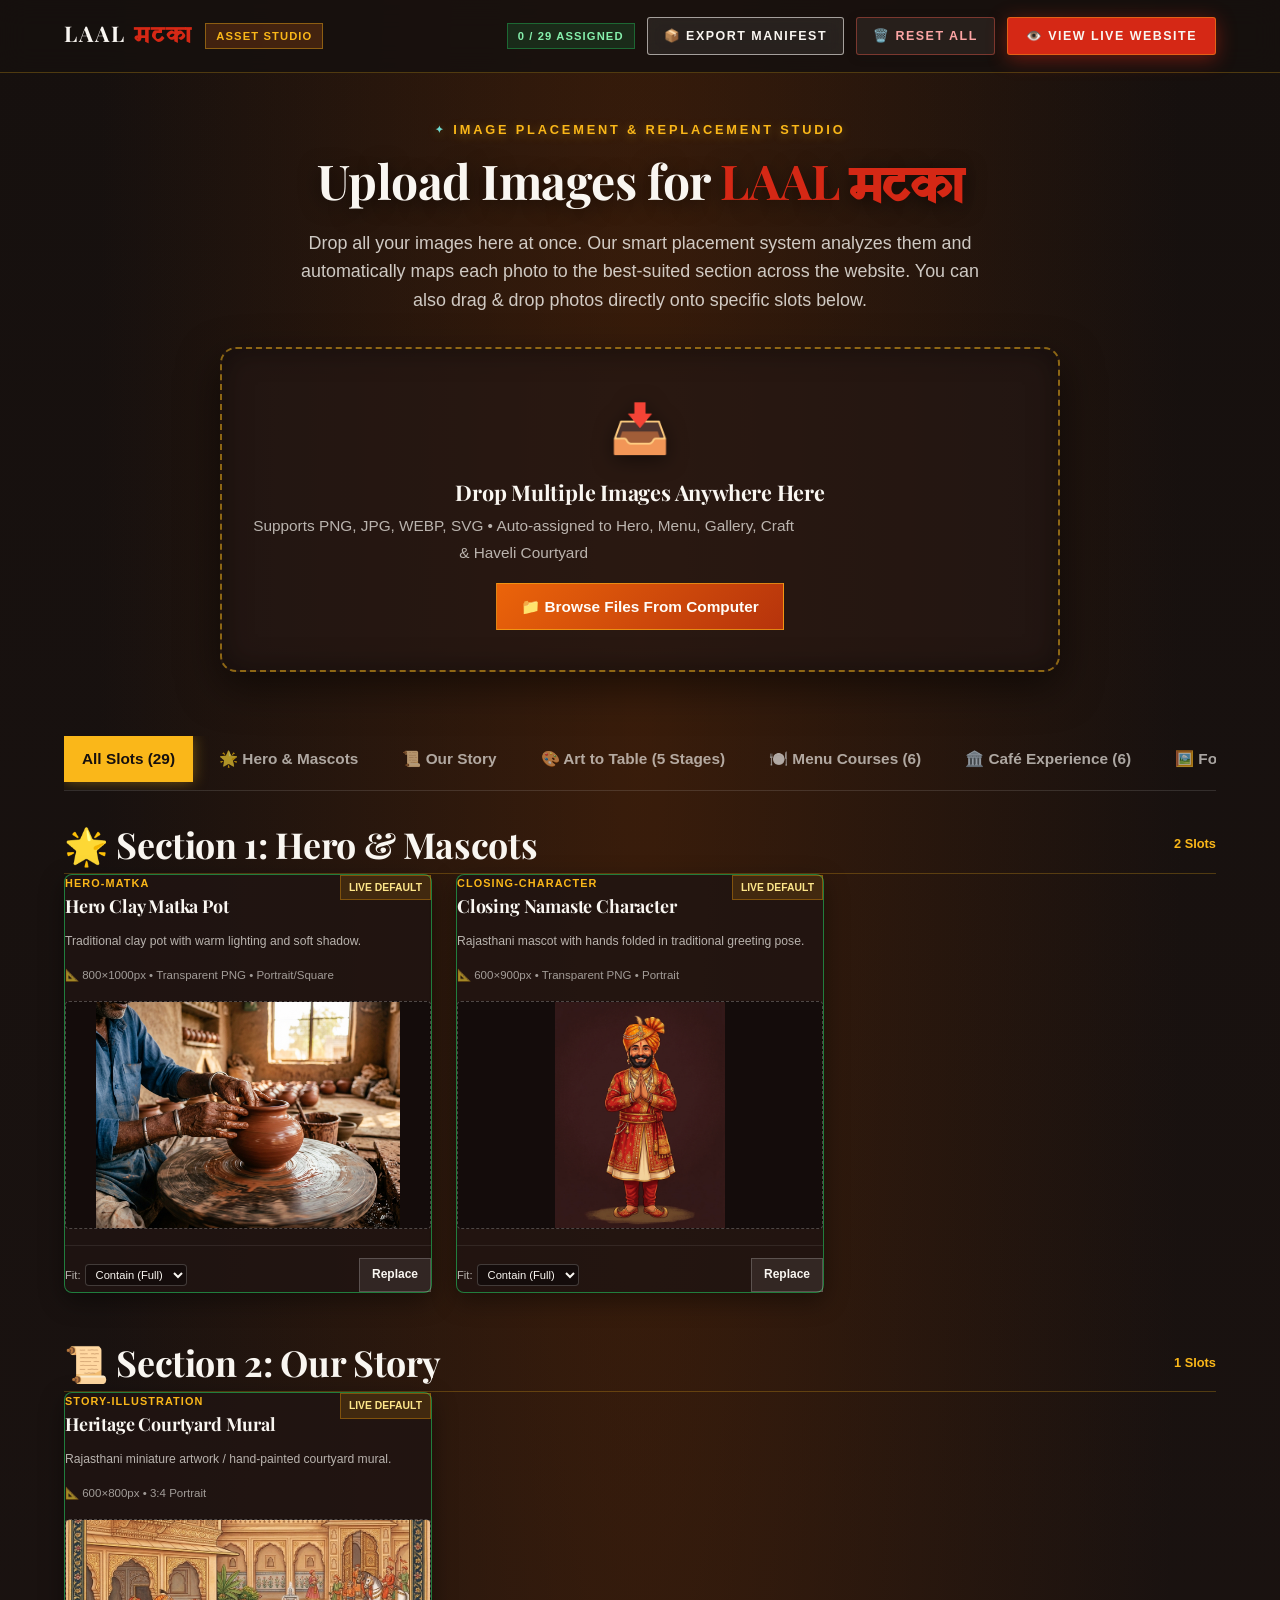
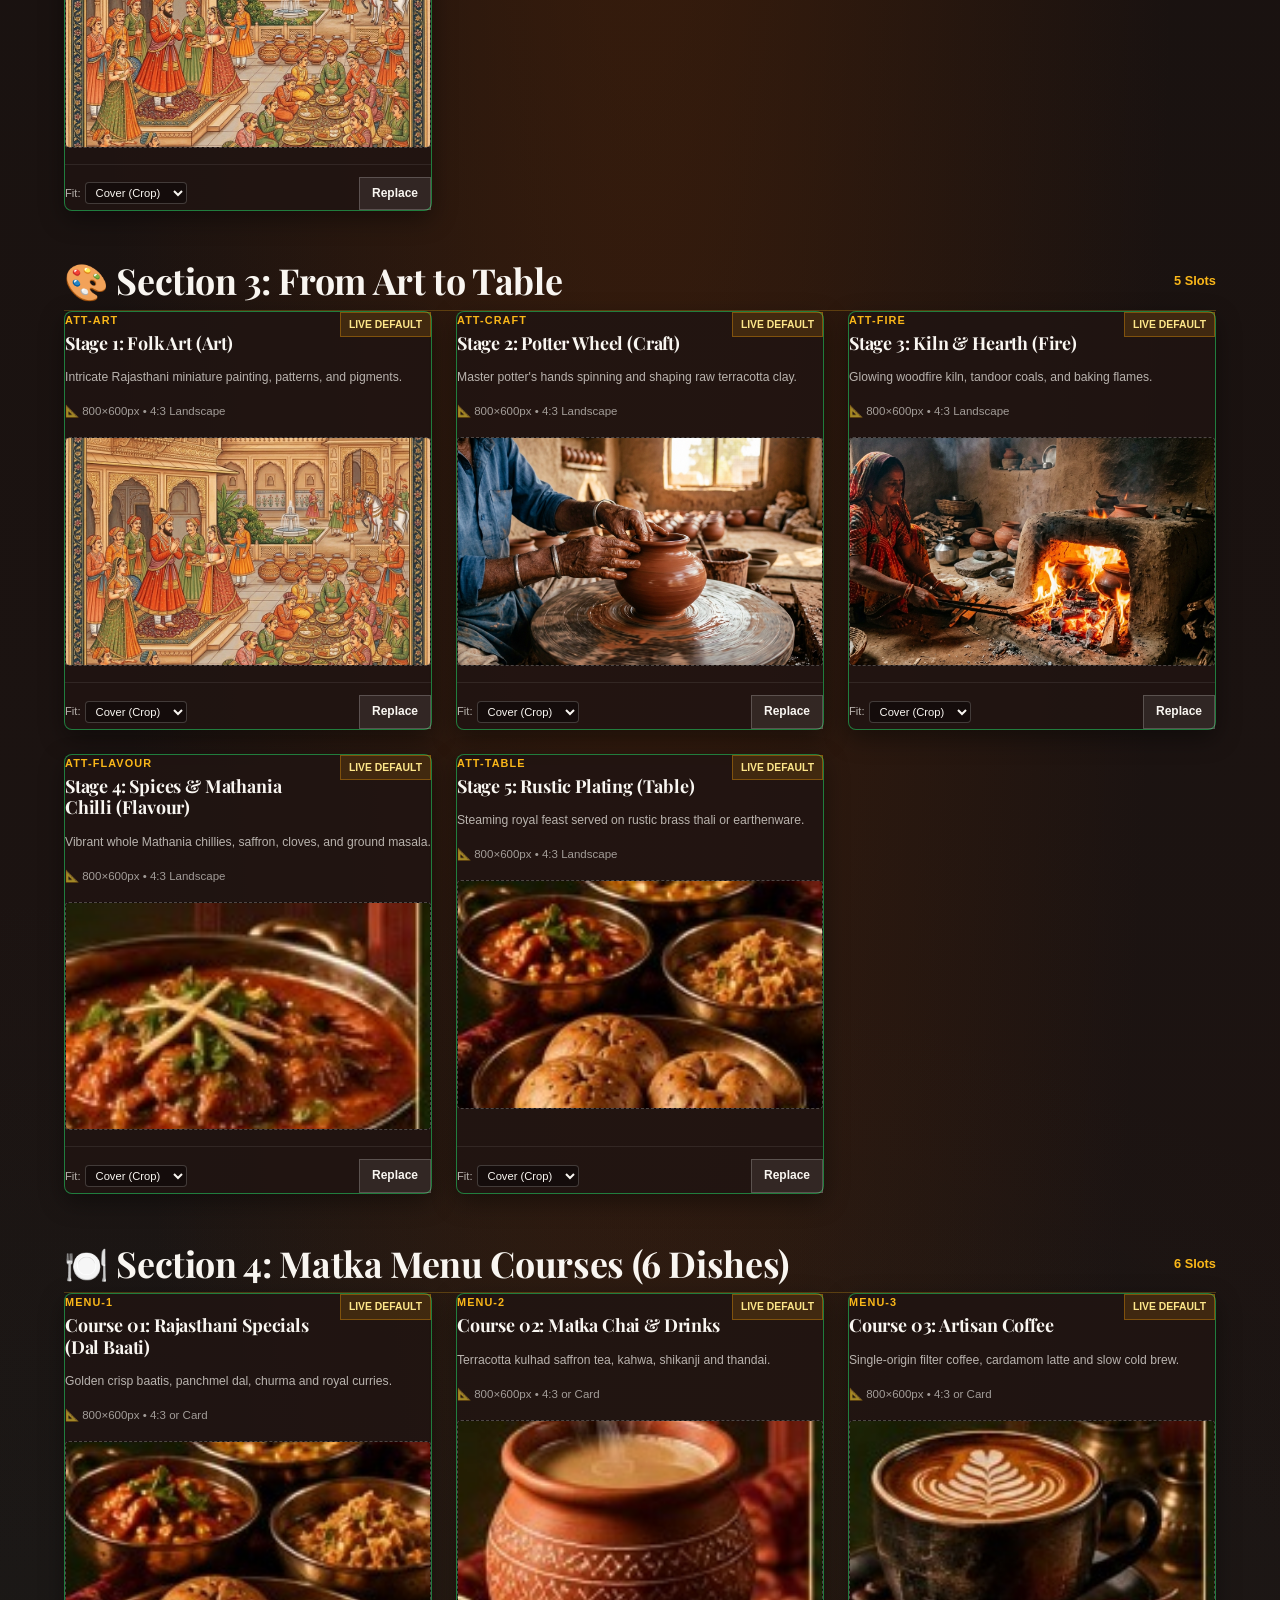
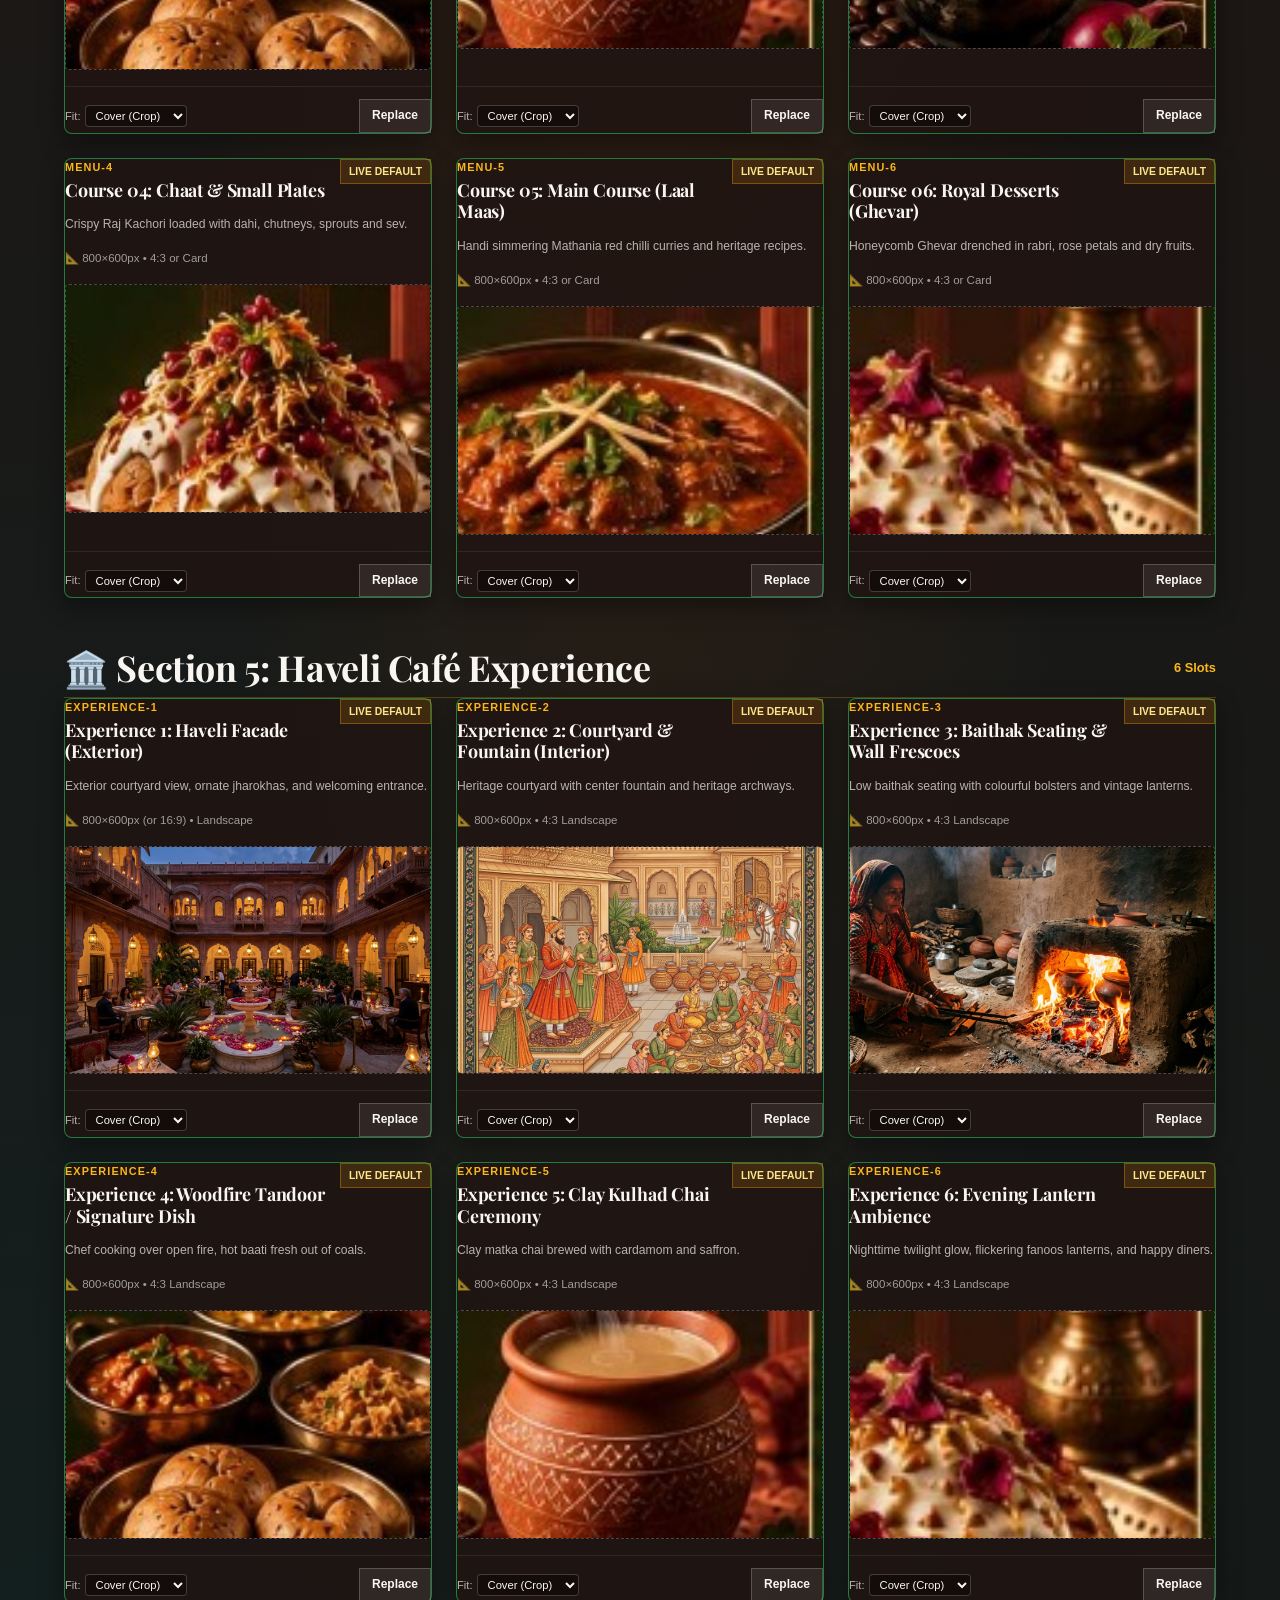
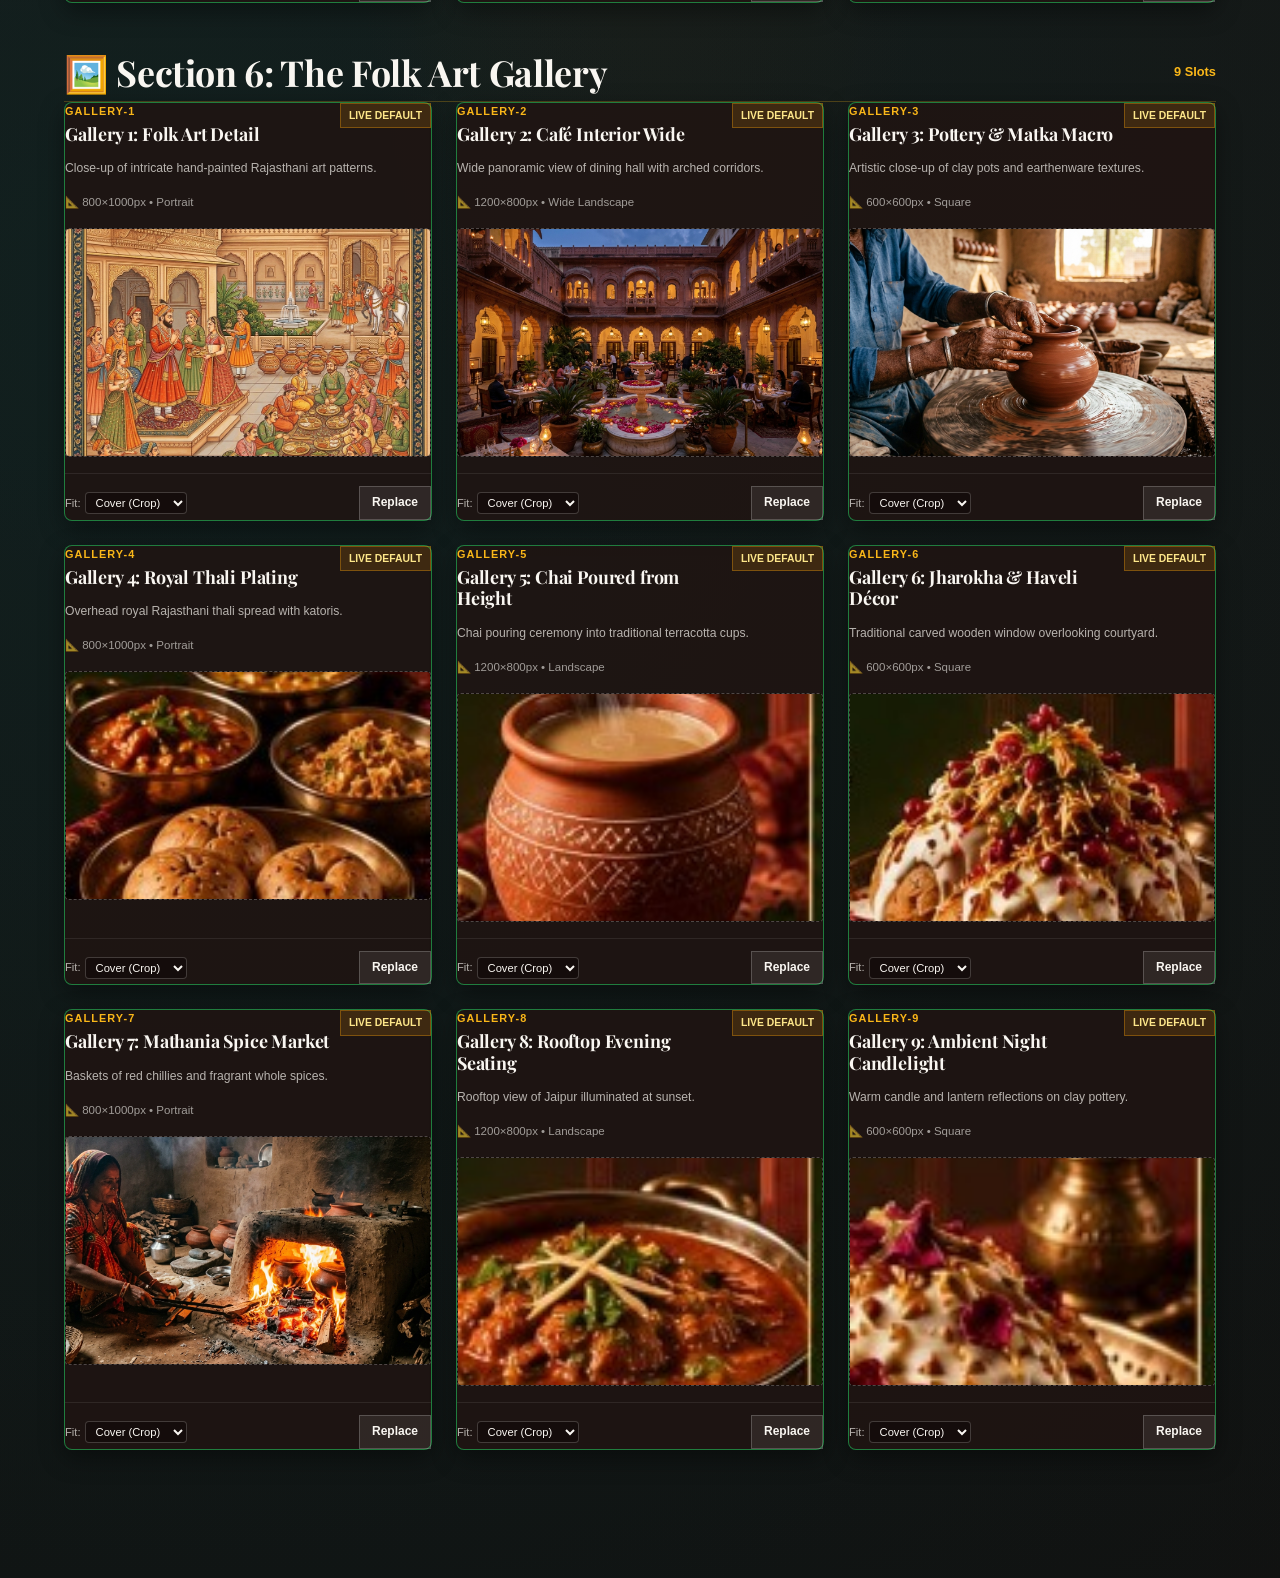
==== uploader.html @ cd054d68 "Initial commit: Laal Matka restaurant website and asset studio" ====
<!DOCTYPE html>
<html lang="en">
<head>
  <meta charset="UTF-8" />
  <meta name="viewport" content="width=device-width, initial-scale=1.0" />
  <title>Asset Studio & Image Placement Manager — LAAL MATKA</title>
  <meta name="description" content="Upload and manage all photos and illustrations for the Laal Matka website with automatic placement and live site sync." />

  <!-- Google Fonts: Playfair Display + Outfit + Yatra One (Devanagari) -->
  <link rel="preconnect" href="https://fonts.googleapis.com" />
  <link rel="preconnect" href="https://fonts.gstatic.com" crossorigin />
  <link
    href="https://fonts.googleapis.com/css2?family=Outfit:wght@300;400;500;600;700;800&family=Playfair+Display:ital,wght@0,400;0,700;0,900;1,400;1,700&family=Yatra+One&family=Rozha+One&family=Federo&display=swap"
    rel="stylesheet"
  />

  <!-- Stylesheets -->
  <link rel="stylesheet" href="css/variables.css" />
  <link rel="stylesheet" href="css/base.css" />
  <link rel="stylesheet" href="css/uploader.css" />
</head>

<body class="uploader-page">
  <!-- ═══════════════════════════════════════════════════════════
       TOP NAVIGATION BAR
       ═══════════════════════════════════════════════════════════ -->
  <header class="uploader-nav">
    <div class="uploader-nav-inner">
      <a href="index.html" class="uploader-brand">
        <div class="uploader-logo-title">LAAL <span>मटका</span></div>
        <span class="uploader-badge">Asset Studio</span>
      </a>

      <div class="uploader-nav-actions">
        <span class="uploader-badge" id="active-assets-badge" style="background: hsla(142, 70%, 45%, 0.15); color: #86EFAC; border-color: hsla(142, 70%, 45%, 0.4);">
          0 / 24 Assigned
        </span>

        <button class="btn btn-outline" id="btn-export-manifest" style="padding: 8px 16px; font-size: 0.78rem;">
          📦 Export Manifest
        </button>

        <button class="btn btn-dark" id="btn-reset-all" style="padding: 8px 16px; font-size: 0.78rem; border-color: hsla(6, 92%, 64%, 0.4); color: #FCA5A5;">
          🗑️ Reset All
        </button>

        <a href="index.html" class="btn btn-primary" style="padding: 8px 18px; font-size: 0.78rem;">
          👁️ View Live Website
        </a>
      </div>
    </div>
  </header>

  <main>
    <!-- ═══════════════════════════════════════════════════════════
         HERO & SMART BULK DROPZONE
         ═══════════════════════════════════════════════════════════ -->
    <section class="uploader-hero">
      <span class="section-label">IMAGE PLACEMENT & REPLACEMENT STUDIO</span>
      <h1 class="uploader-headline">Upload Images for <span style="color: var(--laal);">LAAL</span> <span style="font-family: var(--font-devanagari); color: var(--laal);">मटका</span></h1>
      <p class="uploader-tagline">
        Drop all your images here at once. Our smart placement system analyzes them and automatically maps each photo to the best-suited section across the website. You can also drag & drop photos directly onto specific slots below.
      </p>

      <!-- Bulk Drop Area -->
      <div class="bulk-dropzone" id="bulk-dropzone">
        <div class="bulk-dropzone-icon">📥</div>
        <h2 class="bulk-dropzone-title">Drop Multiple Images Anywhere Here</h2>
        <p class="bulk-dropzone-desc">Supports PNG, JPG, WEBP, SVG • Auto-assigned to Hero, Menu, Gallery, Craft & Haveli Courtyard</p>
        <div class="bulk-dropzone-btn">
          <span>📁 Browse Files From Computer</span>
        </div>
        <input type="file" class="bulk-file-input" id="bulk-file-input" multiple accept="image/*" />
      </div>

      <!-- Staged Upload Review / Mapping Bar -->
      <div class="staged-uploads-wrap" id="staged-uploads-wrap">
        <div class="staged-header">
          <div class="staged-title">
            <span>✨</span>
            <span id="staged-count">Images Ready to Assign</span>
          </div>
          <button class="btn btn-primary" id="btn-apply-staged" style="padding: 8px 20px; font-size: 0.8rem;">
            ⚡ Apply & Place All Images
          </button>
        </div>
        <div class="staged-list" id="staged-list">
          <!-- Populated by js/uploader.js -->
        </div>
      </div>
    </section>

    <!-- ═══════════════════════════════════════════════════════════
         SECTION FILTER TABS
         ═══════════════════════════════════════════════════════════ -->
    <div class="uploader-tabs-wrap">
      <nav class="uploader-tabs" aria-label="Slot Category Filter">
        <button class="tab-btn active" data-filter="all">All Slots (29)</button>
        <button class="tab-btn" data-filter="hero">🌟 Hero & Mascots</button>
        <button class="tab-btn" data-filter="story">📜 Our Story</button>
        <button class="tab-btn" data-filter="art-to-table">🎨 Art to Table (5 Stages)</button>
        <button class="tab-btn" data-filter="menu">🍽️ Menu Courses (6)</button>
        <button class="tab-btn" data-filter="experience">🏛️ Café Experience (6)</button>
        <button class="tab-btn" data-filter="gallery">🖼️ Folk Gallery (9)</button>
      </nav>
    </div>

    <!-- ═══════════════════════════════════════════════════════════
         SLOT CARDS CONTAINER
         ═══════════════════════════════════════════════════════════ -->
    <div class="slots-container" id="slots-container">
      <!-- Generated dynamically by js/uploader.js -->
    </div>
  </main>

  <!-- Toast Notification Container -->
  <div class="toast-container" id="toast-container"></div>

  <!-- Scripts -->
  <script type="module" src="js/uploader.js"></script>
</body>
</html>
---- css/variables.css ----
/* ============================================================
   LAAL MATKA — CSS DESIGN TOKENS (variables.css)
   Rich Rajasthani Folk Palette & High-Contrast Design System
   ============================================================ */

:root {
  /* ── Brand Colors (Vibrant Rajasthani Spectrum) ─────────── */
  --laal:             hsl(6, 82%, 46%);        /* Radiant Vermilion Red */
  --laal-light:       hsl(6, 85%, 58%);        /* Lighter Vermilion for hover */
  --laal-glow:        hsl(6, 88%, 64%);        /* Bright Coral highlight */
  --laal-dark:        hsl(6, 80%, 32%);        /* Deep Red */
  
  --teal:             hsl(174, 44%, 38%);      /* Turquoise — hero & story wall */
  --teal-light:       hsl(174, 48%, 52%);      /* Vibrant Turquoise highlight */
  --teal-bright:      hsl(174, 60%, 65%);      /* Accent Turquoise */
  --teal-dark:        hsl(174, 46%, 18%);      /* Deep Teal Shadow */
  --teal-deep:        hsl(174, 50%, 12%);      /* Midnight Teal */

  --terracotta:       hsl(20, 62%, 52%);       /* Warm Desert Clay / Matka */
  --terracotta-light: hsl(22, 68%, 64%);       /* Light baked clay */
  --terracotta-dark:  hsl(18, 55%, 28%);       /* Rich earthenware */
  --terracotta-deep:  hsl(16, 50%, 14%);       /* Deep clay umber */

  --marigold:         hsl(42, 96%, 54%);       /* Radiant Marigold Yellow */
  --marigold-light:   hsl(44, 98%, 68%);       /* Luminous Gold */
  --marigold-dark:    hsl(38, 92%, 44%);       /* Deep Amber */

  --ivory:            hsl(40, 42%, 96%);       /* Crisp Warm Cream */
  --ivory-muted:      hsl(40, 30%, 88%);       /* High-contrast secondary text */
  --ivory-subtle:     hsl(40, 24%, 78%);       /* High-contrast captions */
  --ivory-dark:       hsl(38, 26%, 82%);       /* Border / card tint */

  --charcoal-black:   hsl(24, 20%, 9%);        /* Rich deep black */
  --charcoal:         hsl(24, 18%, 15%);       /* Dark rich brown */
  --charcoal-mid:     hsl(24, 14%, 28%);       /* Mid charcoal */
  --charcoal-card:    hsla(24, 22%, 18%, 0.85);/* Glassmorphic card surface */

  /* ── Section Gradient Backgrounds (Seamless Scenic Canvas) ── */
  --bg-hero:          radial-gradient(ellipse at 30% 70%, hsl(174, 50%, 16%) 0%, transparent 60%),
                      radial-gradient(ellipse at 80% 20%, hsl(174, 42%, 28%) 0%, transparent 50%),
                      linear-gradient(160deg, hsl(174, 46%, 22%) 0%, hsl(174, 42%, 18%) 60%, hsl(174, 45%, 15%) 100%);

  --bg-matka:         linear-gradient(180deg,
                        hsl(174, 45%, 15%) 0%,
                        hsl(120, 15%, 15%) 15%,
                        hsl(22, 45%, 17%) 50%,
                        hsl(18, 52%, 14%) 100%);

  --bg-menu:          radial-gradient(ellipse at 80% 10%, hsla(42, 90%, 50%, 0.08) 0%, transparent 50%),
                      radial-gradient(ellipse at 20% 80%, hsla(6, 80%, 45%, 0.08) 0%, transparent 50%),
                      linear-gradient(180deg,
                        hsl(18, 52%, 14%) 0%,
                        hsl(16, 44%, 16%) 50%,
                        hsl(20, 40%, 13%) 100%);

  --bg-art-to-table:  radial-gradient(ellipse at 50% 0%, hsla(20, 55%, 50%, 0.08) 0%, transparent 60%),
                      radial-gradient(ellipse at 80% 100%, hsla(174, 40%, 35%, 0.08) 0%, transparent 60%),
                      linear-gradient(180deg,
                        hsl(20, 40%, 13%) 0%,
                        hsl(220, 32%, 14%) 45%,
                        hsl(215, 30%, 12%) 100%);

  --bg-story:         radial-gradient(ellipse at 80% 30%, hsla(42, 90%, 55%, 0.07) 0%, transparent 60%),
                      radial-gradient(ellipse at 20% 70%, hsla(6, 80%, 45%, 0.06) 0%, transparent 60%),
                      linear-gradient(180deg,
                        hsl(215, 30%, 12%) 0%,
                        hsl(174, 40%, 16%) 40%,
                        hsl(174, 38%, 12%) 100%);

  --bg-experience:    radial-gradient(ellipse at 50% 20%, hsla(42, 90%, 50%, 0.08) 0%, transparent 60%),
                      linear-gradient(180deg,
                        hsl(174, 38%, 12%) 0%,
                        hsl(18, 42%, 17%) 40%,
                        hsl(22, 38%, 14%) 100%);

  --bg-gallery:       radial-gradient(ellipse at 20% 30%, hsla(174, 45%, 40%, 0.06) 0%, transparent 50%),
                      radial-gradient(ellipse at 80% 70%, hsla(42, 90%, 50%, 0.07) 0%, transparent 50%),
                      linear-gradient(180deg,
                        hsl(22, 38%, 14%) 0%,
                        hsl(28, 30%, 15%) 50%,
                        hsl(24, 35%, 13%) 100%);

  --bg-visit:         radial-gradient(ellipse at 70% 30%, hsla(6, 80%, 45%, 0.08) 0%, transparent 60%),
                      linear-gradient(180deg,
                        hsl(24, 35%, 13%) 0%,
                        hsl(16, 38%, 16%) 45%,
                        hsl(174, 42%, 18%) 100%);

  --bg-closing:       radial-gradient(ellipse at 70% 30%, hsl(174, 52%, 16%) 0%, transparent 60%),
                      linear-gradient(160deg,
                        hsl(174, 42%, 22%) 0%,
                        hsl(174, 45%, 15%) 100%);

  /* ── Semantic aliases ─────────────────────────────────── */
  --color-bg:         hsl(18, 52%, 14%);
  --color-text:       var(--ivory);
  --color-text-mid:   var(--ivory-muted);
  --color-text-subtle:var(--ivory-subtle);
  --color-accent:     var(--marigold);
  --color-accent-teal:var(--teal-bright);
  --color-primary:    var(--laal);

  /* ── Typography ───────────────────────────────────────── */
  --font-display:     'Yatra One', 'Rozha One', 'Playfair Display', cursive, serif;
  --font-devanagari:  'Yatra One', 'Rozha One', 'Kalam', 'Devanagari MT', cursive;
  --font-serif:       'Playfair Display', 'Georgia', serif;
  --font-sans:        'DM Sans', 'Helvetica Neue', sans-serif;

  /* ── Font sizes (fluid clamp scale) ──────────────────── */
  --text-xs:   clamp(0.72rem, 1vw,   0.82rem);
  --text-sm:   clamp(0.88rem, 1.2vw, 0.98rem);
  --text-base: clamp(1.02rem, 1.5vw, 1.12rem);
  --text-lg:   clamp(1.15rem, 1.8vw, 1.35rem);
  --text-xl:   clamp(1.35rem, 2.2vw, 1.65rem);
  --text-2xl:  clamp(1.65rem, 2.8vw, 2.25rem);
  --text-3xl:  clamp(2.1rem,  4vw,   3.1rem);
  --text-4xl:  clamp(2.7rem,  5.5vw, 4.6rem);
  --text-5xl:  clamp(3.6rem,  7vw,   6.6rem);
  --text-hero: clamp(4.2rem,  9vw,   8.8rem);

  /* ── Spacing ──────────────────────────────────────────── */
  --space-1:   0.25rem;
  --space-2:   0.5rem;
  --space-3:   0.75rem;
  --space-4:   1rem;
  --space-6:   1.5rem;
  --space-8:   2rem;
  --space-10:  2.5rem;
  --space-12:  3rem;
  --space-16:  4rem;
  --space-20:  5rem;
  --space-24:  6rem;
  --space-32:  8rem;

  /* ── Layout ───────────────────────────────────────────── */
  --max-w:     1440px;
  --gutter:    clamp(1.5rem, 5vw, 5rem);
  --section-pad: clamp(4.5rem, 9vw, 8.5rem);

  /* ── Radii ────────────────────────────────────────────── */
  --radius-sm: 4px;
  --radius-md: 8px;
  --radius-lg: 16px;
  --radius-xl: 24px;

  /* ── Shadows & Glows ──────────────────────────────────── */
  --shadow-sm:     0 2px 10px hsla(24, 20%, 8%, 0.3);
  --shadow-md:     0 8px 28px hsla(24, 20%, 8%, 0.4);
  --shadow-lg:     0 16px 52px hsla(24, 20%, 8%, 0.5);
  --shadow-xl:     0 32px 84px hsla(24, 20%, 8%, 0.6);
  --glow-laal:     0 4px 24px hsla(6, 82%, 46%, 0.45);
  --glow-marigold: 0 4px 20px hsla(42, 96%, 54%, 0.4);
  --glow-teal:     0 4px 24px hsla(174, 48%, 52%, 0.35);

  /* ── Transitions ──────────────────────────────────────── */
  --ease-out:      cubic-bezier(0.16, 1, 0.3, 1);
  --ease-in-out:   cubic-bezier(0.45, 0, 0.55, 1);
  --duration-fast: 200ms;
  --duration-med:  400ms;
  --duration-slow: 700ms;
  --duration-xslow:1200ms;

  /* ── Z-index layers ───────────────────────────────────── */
  --z-base:      0;
  --z-content:   10;
  --z-overlay:   50;
  --z-character: 60;
  --z-nav:       100;
  --z-lightbox:  200;
}
---- css/base.css ----
/* ============================================================
   LAAL MATKA — BASE / RESET (base.css)
   ============================================================ */

/* Modern reset */
*, *::before, *::after {
  box-sizing: border-box;
  margin: 0;
  padding: 0;
}

html {
  scroll-behavior: smooth;
  font-size: 16px;
  overflow-x: hidden;
  background-color: var(--teal-dark);
}

body {
  font-family: var(--font-sans);
  font-size: var(--text-base);
  color: var(--color-text);
  background-color: var(--charcoal-black);
  line-height: 1.65;
  overflow-x: hidden;
  -webkit-font-smoothing: antialiased;
  -moz-osx-font-smoothing: grayscale;
}

img, video, svg {
  display: block;
  max-width: 100%;
}

a {
  color: inherit;
  text-decoration: none;
}

button {
  cursor: pointer;
  border: none;
  background: none;
  font: inherit;
}

ul, ol { list-style: none; }

/* ── Typography base ────────────────────────────────────── */
h1, h2, h3, h4 {
  font-family: var(--font-serif);
  font-weight: 700;
  line-height: 1.18;
  letter-spacing: -0.01em;
  color: var(--ivory);
}

.display-font {
  font-family: var(--font-display);
  font-weight: 400;
  letter-spacing: 0.04em;
}

.devanagari-display {
  font-family: var(--font-devanagari);
  font-weight: 400;
  color: hsl(6, 92%, 64%);
  letter-spacing: 0.02em;
  -webkit-font-smoothing: antialiased;
  text-shadow: 0 0 20px hsla(6, 88%, 56%, 0.45);
}

p {
  max-width: 65ch;
  line-height: 1.75;
  color: var(--color-text-mid);
}

/* ── Layout utilities ───────────────────────────────────── */
.container {
  width: 100%;
  max-width: var(--max-w);
  margin-inline: auto;
  padding-inline: var(--gutter);
}

.section {
  padding-block: var(--section-pad);
}

/* ── High-Contrast Image Placeholder Blocks ─────────────── */
.img-placeholder {
  display: flex;
  flex-direction: column;
  align-items: center;
  justify-content: center;
  gap: var(--space-3);
  border: 1.5px dashed hsla(42, 96%, 54%, 0.55);
  background: hsla(24, 25%, 22%, 0.7);
  backdrop-filter: blur(6px);
  border-radius: var(--radius-md);
  padding: var(--space-6);
  color: var(--ivory);
  font-family: var(--font-sans);
  font-size: var(--text-xs);
  letter-spacing: 0.1em;
  text-transform: uppercase;
  text-align: center;
  width: 100%;
  height: 100%;
  min-height: 200px;
  position: relative;
  overflow: hidden;
  box-shadow: inset 0 0 20px rgba(0, 0, 0, 0.3);
}

.img-placeholder::before {
  content: '📷';
  font-size: 1.8rem;
  opacity: 0.75;
  filter: drop-shadow(0 2px 4px rgba(0,0,0,0.4));
}

.img-placeholder .slot-label {
  color: var(--ivory);
  font-size: 0.78rem;
  font-weight: 600;
  letter-spacing: 0.09em;
  line-height: 1.4;
  text-shadow: 0 1px 3px rgba(0,0,0,0.7);
  max-width: 90%;
}

/* ── Button styles ──────────────────────────────────────── */
.btn {
  display: inline-flex;
  align-items: center;
  justify-content: center;
  gap: var(--space-2);
  padding: var(--space-3) var(--space-8);
  border-radius: 3px;
  font-family: var(--font-sans);
  font-size: var(--text-sm);
  font-weight: 700;
  letter-spacing: 0.12em;
  text-transform: uppercase;
  transition:
    background var(--duration-fast) var(--ease-out),
    color var(--duration-fast) var(--ease-out),
    border-color var(--duration-fast) var(--ease-out),
    transform var(--duration-fast) var(--ease-out),
    box-shadow var(--duration-fast) var(--ease-out);
}

.btn:hover { transform: translateY(-2px); }
.btn:active { transform: translateY(0); }

.btn-primary {
  background: var(--laal);
  color: var(--ivory);
  border: 1.5px solid hsla(42, 96%, 54%, 0.4);
  box-shadow: 0 4px 20px hsla(6, 82%, 46%, 0.45);
}

.btn-primary:hover {
  background: var(--laal-light);
  border-color: var(--marigold);
  box-shadow: 0 8px 30px hsla(6, 82%, 46%, 0.65), var(--glow-marigold);
}

.btn-outline {
  background: hsla(40, 42%, 96%, 0.08);
  color: var(--ivory);
  border: 1.5px solid hsla(40, 42%, 96%, 0.6);
  backdrop-filter: blur(8px);
}

.btn-outline:hover {
  background: hsla(40, 42%, 96%, 0.2);
  border-color: var(--marigold);
  color: var(--marigold-light);
  box-shadow: 0 4px 20px hsla(42, 96%, 54%, 0.25);
}

.btn-dark {
  background: hsla(24, 20%, 14%, 0.9);
  color: var(--ivory);
  border: 1.5px solid hsla(40, 42%, 96%, 0.25);
  box-shadow: var(--shadow-sm);
}

.btn-dark:hover {
  background: hsla(24, 25%, 22%, 0.95);
  border-color: var(--teal-bright);
  color: var(--teal-bright);
  box-shadow: var(--glow-teal);
}

/* ── Scroll reveal base states ──────────────────────────── */
.reveal {
  opacity: 0;
  transform: translateY(28px);
  transition:
    opacity var(--duration-slow) var(--ease-out),
    transform var(--duration-slow) var(--ease-out);
}

.reveal.is-visible {
  opacity: 1;
  transform: translateY(0);
}

.reveal-delay-1 { transition-delay: 100ms; }
.reveal-delay-2 { transition-delay: 200ms; }
.reveal-delay-3 { transition-delay: 350ms; }
.reveal-delay-4 { transition-delay: 500ms; }
.reveal-delay-5 { transition-delay: 650ms; }

/* ── Dividers / folk art motif ──────────────────────────── */
.motif-divider {
  display: flex;
  align-items: center;
  gap: var(--space-4);
  margin-block: var(--space-8);
  color: var(--marigold);
}

.motif-divider::before,
.motif-divider::after {
  content: '';
  flex: 1;
  height: 1px;
  background: linear-gradient(90deg, transparent, hsla(42, 96%, 54%, 0.5), transparent);
}

.motif-divider-icon {
  font-size: 1.2rem;
  color: var(--marigold);
  filter: drop-shadow(0 0 8px hsla(42, 96%, 54%, 0.5));
}

/* ── Veg/non-veg indicators (Enhanced high-visibility glow) ── */
.veg-dot {
  display: inline-block;
  width: 12px;
  height: 12px;
  border-radius: 50%;
  border: 2px solid currentColor;
  flex-shrink: 0;
  box-shadow: 0 0 8px currentColor;
}

.veg-dot.veg   {
  color: #34D399;
  background: #10B981;
}

.veg-dot.nonveg {
  color: #F87171;
  background: #EF4444;
}

/* ── Section labels (Eyebrows in Marigold with Turquoise hint) ── */
.section-label {
  font-family: var(--font-sans);
  font-size: var(--text-xs);
  font-weight: 700;
  letter-spacing: 0.22em;
  text-transform: uppercase;
  color: var(--marigold);
  display: inline-flex;
  align-items: center;
  gap: var(--space-2);
  margin-bottom: var(--space-3);
  text-shadow: 0 2px 10px hsla(42, 96%, 54%, 0.35);
}

.section-label::before {
  content: '✦';
  font-size: 0.75em;
  color: var(--teal-bright);
}

/* ── Floating Asset Management Studio Button ────────────── */
.floating-asset-btn-wrap {
  position: fixed;
  bottom: 24px;
  right: 24px;
  z-index: 999;
}

.floating-asset-btn {
  display: inline-flex;
  align-items: center;
  gap: var(--space-2);
  padding: 10px 18px;
  background: linear-gradient(135deg, hsl(24, 92%, 48%) 0%, hsl(14, 88%, 38%) 100%);
  color: #FFFDF8;
  font-family: var(--font-sans);
  font-size: var(--text-xs);
  font-weight: 700;
  letter-spacing: 0.08em;
  text-transform: uppercase;
  text-decoration: none;
  border-radius: var(--radius-full);
  border: 1.5px solid hsla(42, 96%, 54%, 0.8);
  box-shadow:
    0 8px 24px rgba(0, 0, 0, 0.6),
    0 0 16px hsla(24, 95%, 52%, 0.4);
  transition: all var(--duration-fast) var(--ease-out);
  backdrop-filter: blur(8px);
}

.floating-asset-btn:hover {
  transform: translateY(-3px) scale(1.04);
  box-shadow:
    0 12px 30px rgba(0, 0, 0, 0.8),
    0 0 24px hsla(42, 96%, 54%, 0.6);
  border-color: #FFE082;
  color: #FFFFFF;
}

.floating-asset-btn .fab-icon {
  font-size: 1.1rem;
}

@media (max-width: 600px) {
  .floating-asset-btn {
    padding: 8px 14px;
    font-size: 0.7rem;
  }
}
---- css/uploader.css ----
/* ============================================================
   LAAL MATKA — ASSET STUDIO & IMAGE MANAGER (uploader.css)
   Rich Rajasthani Heritage Theme with Modern Glassmorphism
   ============================================================ */

.uploader-page {
  background:
    radial-gradient(ellipse at 50% 10%, hsla(24, 92%, 22%, 0.4) 0%, transparent 60%),
    radial-gradient(circle at 10% 80%, hsla(180, 85%, 15%, 0.3) 0%, transparent 50%),
    linear-gradient(180deg, #16100E 0%, #1D1412 50%, #120C0B 100%);
  min-height: 100vh;
  color: var(--ivory);
  font-family: var(--font-sans);
  padding-bottom: var(--space-20);
}

/* ── Top Navigation Bar ──────────────────────────────────── */
.uploader-nav {
  position: sticky;
  top: 0;
  z-index: 100;
  background: rgba(22, 16, 14, 0.88);
  backdrop-filter: blur(14px);
  -webkit-backdrop-filter: blur(14px);
  border-bottom: 1px solid hsla(42, 96%, 54%, 0.25);
  padding: var(--space-4) var(--gutter);
}

.uploader-nav-inner {
  max-width: var(--max-w);
  margin-inline: auto;
  display: flex;
  align-items: center;
  justify-content: space-between;
  gap: var(--space-4);
  flex-wrap: wrap;
}

.uploader-brand {
  display: flex;
  align-items: center;
  gap: var(--space-3);
  text-decoration: none;
}

.uploader-logo-title {
  font-family: var(--font-serif);
  font-size: var(--text-lg);
  font-weight: 700;
  color: var(--ivory);
  letter-spacing: 0.1em;
}

.uploader-logo-title span {
  color: var(--laal);
  font-family: var(--font-devanagari);
}

.uploader-badge {
  font-size: 0.7rem;
  font-weight: 700;
  text-transform: uppercase;
  letter-spacing: 0.1em;
  padding: 3px 10px;
  border-radius: var(--radius-full);
  background: hsla(24, 92%, 52%, 0.2);
  color: var(--marigold);
  border: 1px solid hsla(42, 96%, 54%, 0.4);
}

.uploader-nav-actions {
  display: flex;
  align-items: center;
  gap: var(--space-3);
  flex-wrap: wrap;
}

/* ── Hero & Bulk Uploader Section ────────────────────────── */
.uploader-hero {
  max-width: var(--max-w);
  margin-inline: auto;
  padding: var(--space-10) var(--gutter) var(--space-6);
  text-align: center;
}

.uploader-headline {
  font-family: var(--font-serif);
  font-size: clamp(2rem, 4vw, 3rem);
  color: var(--ivory);
  margin-bottom: var(--space-3);
  text-shadow: 0 4px 20px rgba(0, 0, 0, 0.6);
}

.uploader-tagline {
  font-size: var(--text-base);
  color: hsla(40, 42%, 96%, 0.8);
  max-width: 680px;
  margin-inline: auto;
  margin-bottom: var(--space-8);
  line-height: 1.6;
}

/* ── Smart Bulk Dropzone ─────────────────────────────────── */
.bulk-dropzone {
  position: relative;
  background: rgba(36, 23, 20, 0.7);
  border: 2px dashed hsla(42, 96%, 54%, 0.5);
  border-radius: var(--radius-lg);
  padding: var(--space-10) var(--space-6);
  cursor: pointer;
  transition: all var(--duration-normal) var(--ease-out);
  box-shadow:
    0 15px 40px rgba(0, 0, 0, 0.5),
    inset 0 0 30px rgba(0, 0, 0, 0.4);
  max-width: 840px;
  margin-inline: auto;
  overflow: hidden;
}

.bulk-dropzone:hover,
.bulk-dropzone.drag-over {
  border-color: var(--marigold-light);
  background: rgba(48, 28, 24, 0.85);
  transform: translateY(-2px);
  box-shadow:
    0 20px 50px rgba(0, 0, 0, 0.7),
    0 0 30px hsla(24, 95%, 52%, 0.35);
}

.bulk-dropzone-icon {
  font-size: 3rem;
  margin-bottom: var(--space-3);
  filter: drop-shadow(0 4px 10px rgba(0, 0, 0, 0.5));
  animation: floatIcon 3s ease-in-out infinite alternate;
}

@keyframes floatIcon {
  0% { transform: translateY(0); }
  100% { transform: translateY(-6px); }
}

.bulk-dropzone-title {
  font-size: var(--text-lg);
  font-weight: 700;
  color: var(--ivory);
  margin-bottom: var(--space-2);
}

.bulk-dropzone-desc {
  font-size: var(--text-sm);
  color: hsla(40, 42%, 96%, 0.7);
  margin-bottom: var(--space-4);
}

.bulk-dropzone-btn {
  display: inline-flex;
  align-items: center;
  gap: var(--space-2);
  padding: 10px 24px;
  background: linear-gradient(135deg, hsl(24, 92%, 48%), hsl(14, 88%, 38%));
  color: #FFFDF8;
  font-weight: 700;
  font-size: var(--text-sm);
  border-radius: var(--radius-full);
  border: 1px solid hsla(42, 96%, 54%, 0.6);
  pointer-events: none;
}

.bulk-file-input {
  position: absolute;
  inset: 0;
  opacity: 0;
  cursor: pointer;
  width: 100%;
  height: 100%;
}

/* ── Staged Images Review Bar ────────────────────────────── */
.staged-uploads-wrap {
  display: none;
  max-width: 840px;
  margin-inline: auto;
  margin-top: var(--space-6);
  background: rgba(28, 18, 16, 0.95);
  border: 1px solid hsla(42, 96%, 54%, 0.4);
  border-radius: var(--radius-md);
  padding: var(--space-5);
  box-shadow: 0 10px 30px rgba(0, 0, 0, 0.6);
  text-align: left;
}

.staged-uploads-wrap.is-active {
  display: block;
}

.staged-header {
  display: flex;
  align-items: center;
  justify-content: space-between;
  margin-bottom: var(--space-4);
  padding-bottom: var(--space-3);
  border-bottom: 1px solid rgba(255, 255, 255, 0.1);
}

.staged-title {
  font-weight: 700;
  font-size: var(--text-base);
  color: var(--marigold);
  display: flex;
  align-items: center;
  gap: var(--space-2);
}

.staged-list {
  display: grid;
  grid-template-columns: repeat(auto-fill, minmax(240px, 1fr));
  gap: var(--space-3);
  max-height: 320px;
  overflow-y: auto;
  padding-right: var(--space-2);
  margin-bottom: var(--space-4);
}

.staged-item {
  display: flex;
  align-items: center;
  gap: var(--space-3);
  background: rgba(44, 28, 24, 0.8);
  border: 1px solid rgba(255, 255, 255, 0.1);
  border-radius: var(--radius-sm);
  padding: var(--space-2);
}

.staged-thumb {
  width: 48px;
  height: 48px;
  border-radius: var(--radius-xs);
  object-fit: cover;
  flex-shrink: 0;
  border: 1px solid rgba(255, 255, 255, 0.2);
}

.staged-meta {
  flex: 1;
  min-width: 0;
}

.staged-filename {
  font-size: 0.78rem;
  font-weight: 600;
  color: var(--ivory);
  white-space: nowrap;
  overflow: hidden;
  text-overflow: ellipsis;
}

.staged-select {
  width: 100%;
  margin-top: 4px;
  font-size: 0.72rem;
  background: #18100E;
  color: var(--marigold);
  border: 1px solid hsla(42, 96%, 54%, 0.4);
  border-radius: 4px;
  padding: 3px 6px;
}

.staged-remove {
  background: transparent;
  border: none;
  color: hsla(6, 92%, 64%, 0.8);
  cursor: pointer;
  padding: 4px;
  font-size: 1rem;
}

/* ── Section Filter Tabs ─────────────────────────────────── */
.uploader-tabs-wrap {
  max-width: var(--max-w);
  margin-inline: auto;
  padding-inline: var(--gutter);
  margin-top: var(--space-10);
  margin-bottom: var(--space-8);
}

.uploader-tabs {
  display: flex;
  align-items: center;
  gap: var(--space-2);
  overflow-x: auto;
  padding-bottom: var(--space-2);
  border-bottom: 1px solid rgba(255, 255, 255, 0.12);
}

.tab-btn {
  background: transparent;
  border: none;
  color: hsla(40, 42%, 96%, 0.65);
  font-family: var(--font-sans);
  font-size: var(--text-sm);
  font-weight: 600;
  padding: 10px 18px;
  border-radius: var(--radius-full);
  cursor: pointer;
  white-space: nowrap;
  transition: all var(--duration-fast);
}

.tab-btn:hover {
  color: var(--ivory);
  background: rgba(255, 255, 255, 0.05);
}

.tab-btn.active {
  color: #16100E;
  background: var(--marigold);
  font-weight: 700;
  box-shadow: 0 0 14px hsla(42, 96%, 54%, 0.4);
}

/* ── Slots Grid ──────────────────────────────────────────── */
.slots-container {
  max-width: var(--max-w);
  margin-inline: auto;
  padding-inline: var(--gutter);
}

.section-group {
  margin-bottom: var(--space-12);
}

.section-group-header {
  display: flex;
  align-items: center;
  justify-content: space-between;
  margin-bottom: var(--space-5);
  padding-bottom: var(--space-2);
  border-bottom: 1px solid hsla(42, 96%, 54%, 0.25);
}

.section-group-title {
  font-family: var(--font-serif);
  font-size: var(--text-2xl);
  color: var(--ivory);
  display: flex;
  align-items: center;
  gap: var(--space-3);
}

.section-group-count {
  font-family: var(--font-sans);
  font-size: var(--text-xs);
  color: var(--marigold);
  font-weight: 700;
}

.slots-grid {
  display: grid;
  grid-template-columns: repeat(auto-fill, minmax(320px, 1fr));
  gap: var(--space-6);
}

/* ── Individual Slot Card ────────────────────────────────── */
.slot-card {
  background: rgba(32, 20, 18, 0.85);
  border: 1px solid hsla(40, 42%, 96%, 0.15);
  border-radius: var(--radius-md);
  padding: var(--space-5);
  display: flex;
  flex-direction: column;
  gap: var(--space-4);
  position: relative;
  transition: all var(--duration-normal) var(--ease-out);
  box-shadow: 0 8px 24px rgba(0, 0, 0, 0.4);
}

.slot-card:hover {
  border-color: hsla(42, 96%, 54%, 0.6);
  transform: translateY(-3px);
  box-shadow:
    0 14px 32px rgba(0, 0, 0, 0.6),
    0 0 20px hsla(24, 95%, 52%, 0.2);
}

.slot-card.has-image {
  border-color: hsla(142, 70%, 45%, 0.6);
}

.slot-header {
  display: flex;
  align-items: flex-start;
  justify-content: space-between;
  gap: var(--space-2);
}

.slot-title-wrap {
  flex: 1;
}

.slot-badge-id {
  font-size: 0.68rem;
  font-weight: 700;
  text-transform: uppercase;
  letter-spacing: 0.1em;
  color: var(--marigold);
  display: block;
  margin-bottom: 2px;
}

.slot-name {
  font-family: var(--font-serif);
  font-size: var(--text-base);
  font-weight: 700;
  color: var(--ivory);
  line-height: 1.2;
}

.slot-status-pill {
  font-size: 0.65rem;
  font-weight: 700;
  text-transform: uppercase;
  padding: 3px 8px;
  border-radius: var(--radius-full);
  background: hsla(38, 90%, 50%, 0.15);
  color: var(--marigold-light);
  border: 1px solid hsla(38, 90%, 50%, 0.4);
}

.slot-card.has-image .slot-status-pill {
  background: hsla(142, 70%, 45%, 0.2);
  color: #86EFAC;
  border-color: hsla(142, 70%, 45%, 0.5);
}

.slot-specs {
  font-size: 0.72rem;
  color: hsla(40, 42%, 96%, 0.6);
  display: flex;
  align-items: center;
  gap: var(--space-3);
}

/* ── Card Image Preview Frame ────────────────────────────── */
.slot-preview-frame {
  position: relative;
  width: 100%;
  aspect-ratio: 16/10;
  border-radius: var(--radius-sm);
  overflow: hidden;
  background: #140C0B;
  border: 1px dashed hsla(40, 42%, 96%, 0.25);
  display: flex;
  align-items: center;
  justify-content: center;
  cursor: pointer;
  transition: all var(--duration-fast);
}

.slot-preview-frame:hover {
  border-color: var(--marigold);
}

.slot-preview-frame.drag-over {
  border-color: var(--marigold-light);
  background: rgba(54, 32, 28, 0.95);
  box-shadow: 0 0 24px hsla(42, 96%, 54%, 0.45);
  transform: scale(1.02);
}

.slot-preview-img {
  width: 100%;
  height: 100%;
  object-fit: cover;
  display: none;
}

.slot-card.has-image .slot-preview-img {
  display: block;
}

.slot-placeholder-view {
  display: flex;
  flex-direction: column;
  align-items: center;
  justify-content: center;
  text-align: center;
  padding: var(--space-4);
  color: hsla(40, 42%, 96%, 0.5);
  font-size: 0.75rem;
  gap: var(--space-2);
}

.slot-card.has-image .slot-placeholder-view {
  display: none;
}

.slot-placeholder-view .icon {
  font-size: 1.8rem;
  opacity: 0.7;
}

.slot-input-file {
  position: absolute;
  inset: 0;
  opacity: 0;
  cursor: pointer;
  width: 100%;
  height: 100%;
}

/* ── Card Controls & Actions ─────────────────────────────── */
.slot-actions {
  display: flex;
  align-items: center;
  justify-content: space-between;
  gap: var(--space-2);
  margin-top: auto;
  padding-top: var(--space-3);
  border-top: 1px solid rgba(255, 255, 255, 0.08);
}

.slot-fit-toggle {
  display: flex;
  align-items: center;
  gap: 4px;
  font-size: 0.7rem;
  color: hsla(40, 42%, 96%, 0.7);
}

.slot-fit-toggle select {
  background: #140C0B;
  border: 1px solid hsla(40, 42%, 96%, 0.2);
  color: var(--ivory);
  font-size: 0.7rem;
  border-radius: 4px;
  padding: 3px 6px;
}

.slot-btns {
  display: flex;
  align-items: center;
  gap: var(--space-2);
}

.btn-slot-action {
  background: rgba(255, 255, 255, 0.08);
  border: 1px solid rgba(255, 255, 255, 0.2);
  color: var(--ivory);
  padding: 6px 12px;
  border-radius: var(--radius-xs);
  font-size: 0.75rem;
  font-weight: 600;
  cursor: pointer;
  transition: all var(--duration-fast);
}

.btn-slot-action:hover {
  background: hsla(24, 92%, 52%, 0.25);
  border-color: var(--marigold);
  color: var(--marigold-light);
}

.btn-slot-danger {
  color: #F87171;
  border-color: hsla(6, 92%, 64%, 0.3);
}

.btn-slot-danger:hover {
  background: hsla(6, 92%, 64%, 0.2);
  border-color: #EF4444;
  color: #FECACA;
}

/* ── Toast Notifications ─────────────────────────────────── */
.toast-container {
  position: fixed;
  bottom: 24px;
  left: 50%;
  transform: translateX(-50%);
  z-index: 1000;
  display: flex;
  flex-direction: column;
  gap: 8px;
  pointer-events: none;
}

.toast {
  background: rgba(24, 16, 14, 0.96);
  border: 1.5px solid var(--marigold);
  color: var(--ivory);
  padding: 12px 24px;
  border-radius: var(--radius-full);
  font-size: var(--text-sm);
  font-weight: 600;
  box-shadow: 0 10px 30px rgba(0, 0, 0, 0.8), 0 0 16px hsla(42, 96%, 54%, 0.4);
  display: flex;
  align-items: center;
  gap: 8px;
  animation: toastSlideUp 0.3s cubic-bezier(0.2, 0.9, 0.3, 1);
}

@keyframes toastSlideUp {
  from { opacity: 0; transform: translateY(12px); }
  to   { opacity: 1; transform: translateY(0); }
}
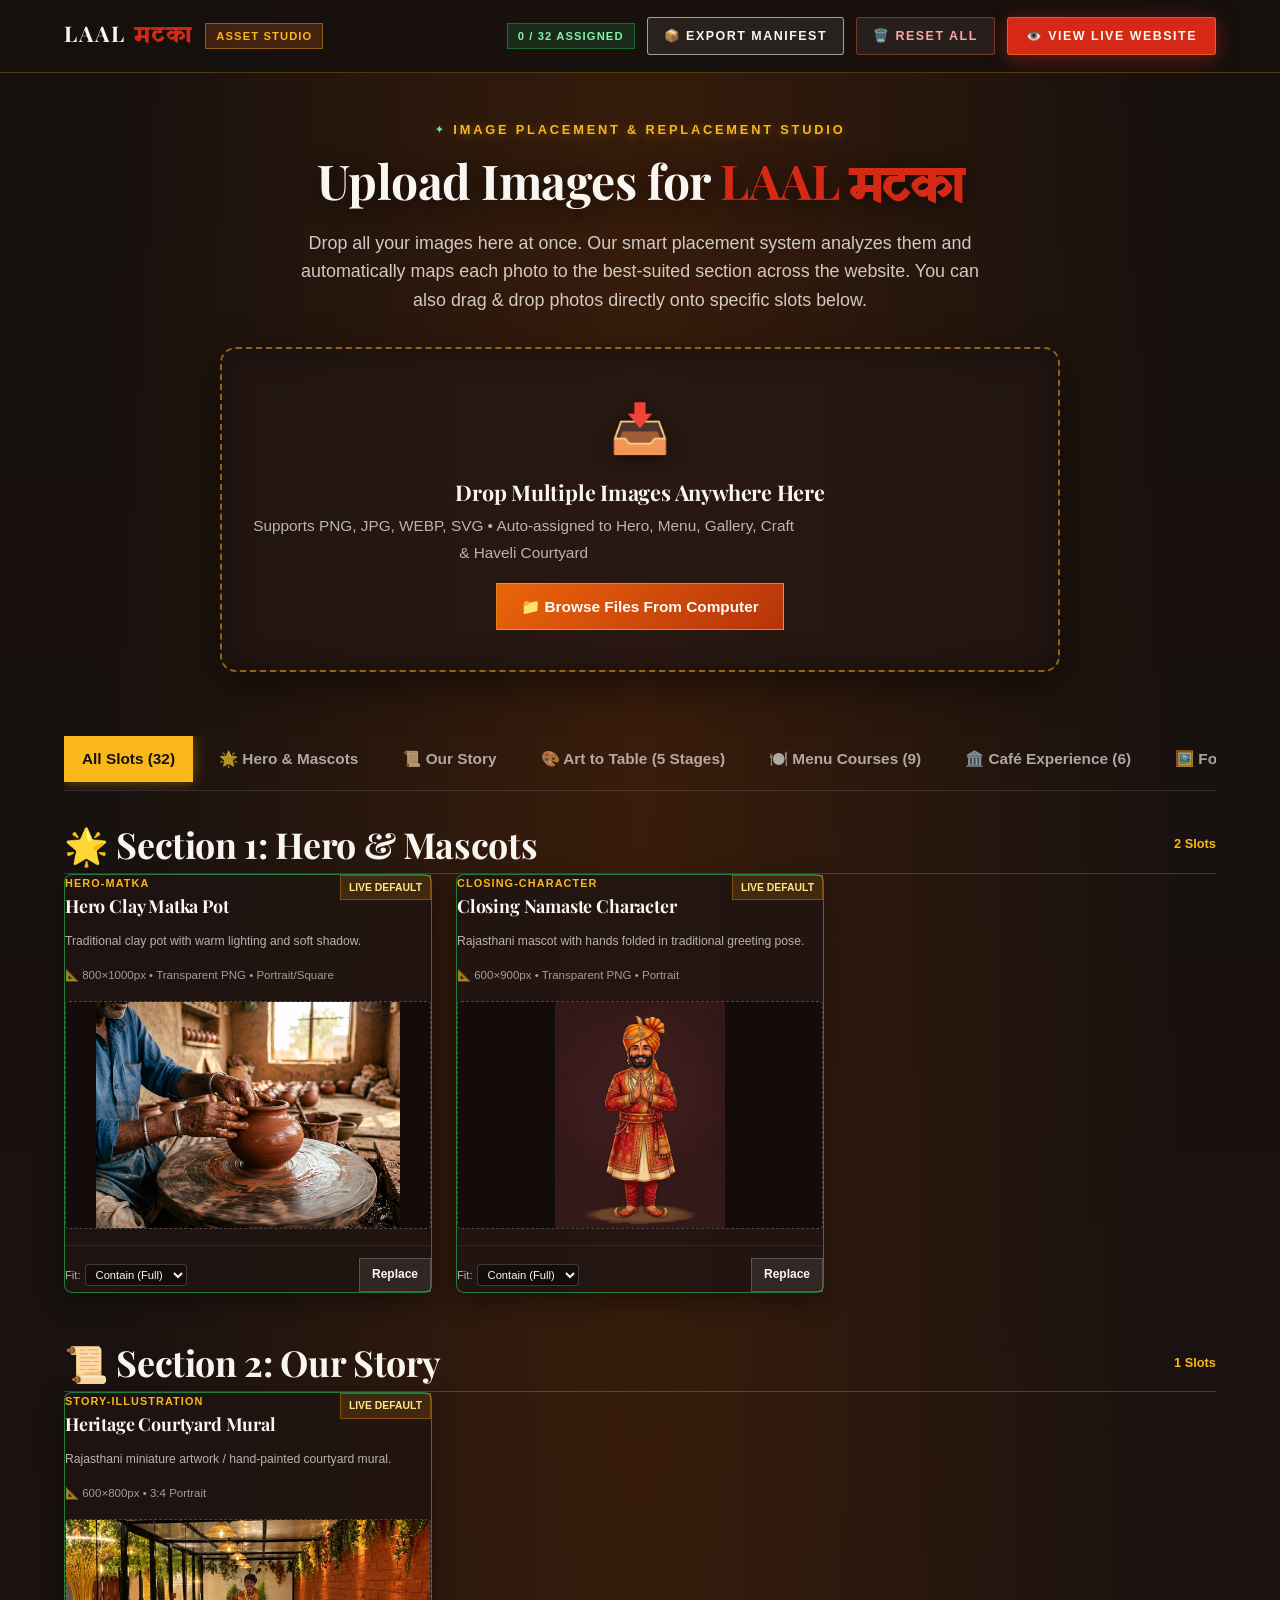
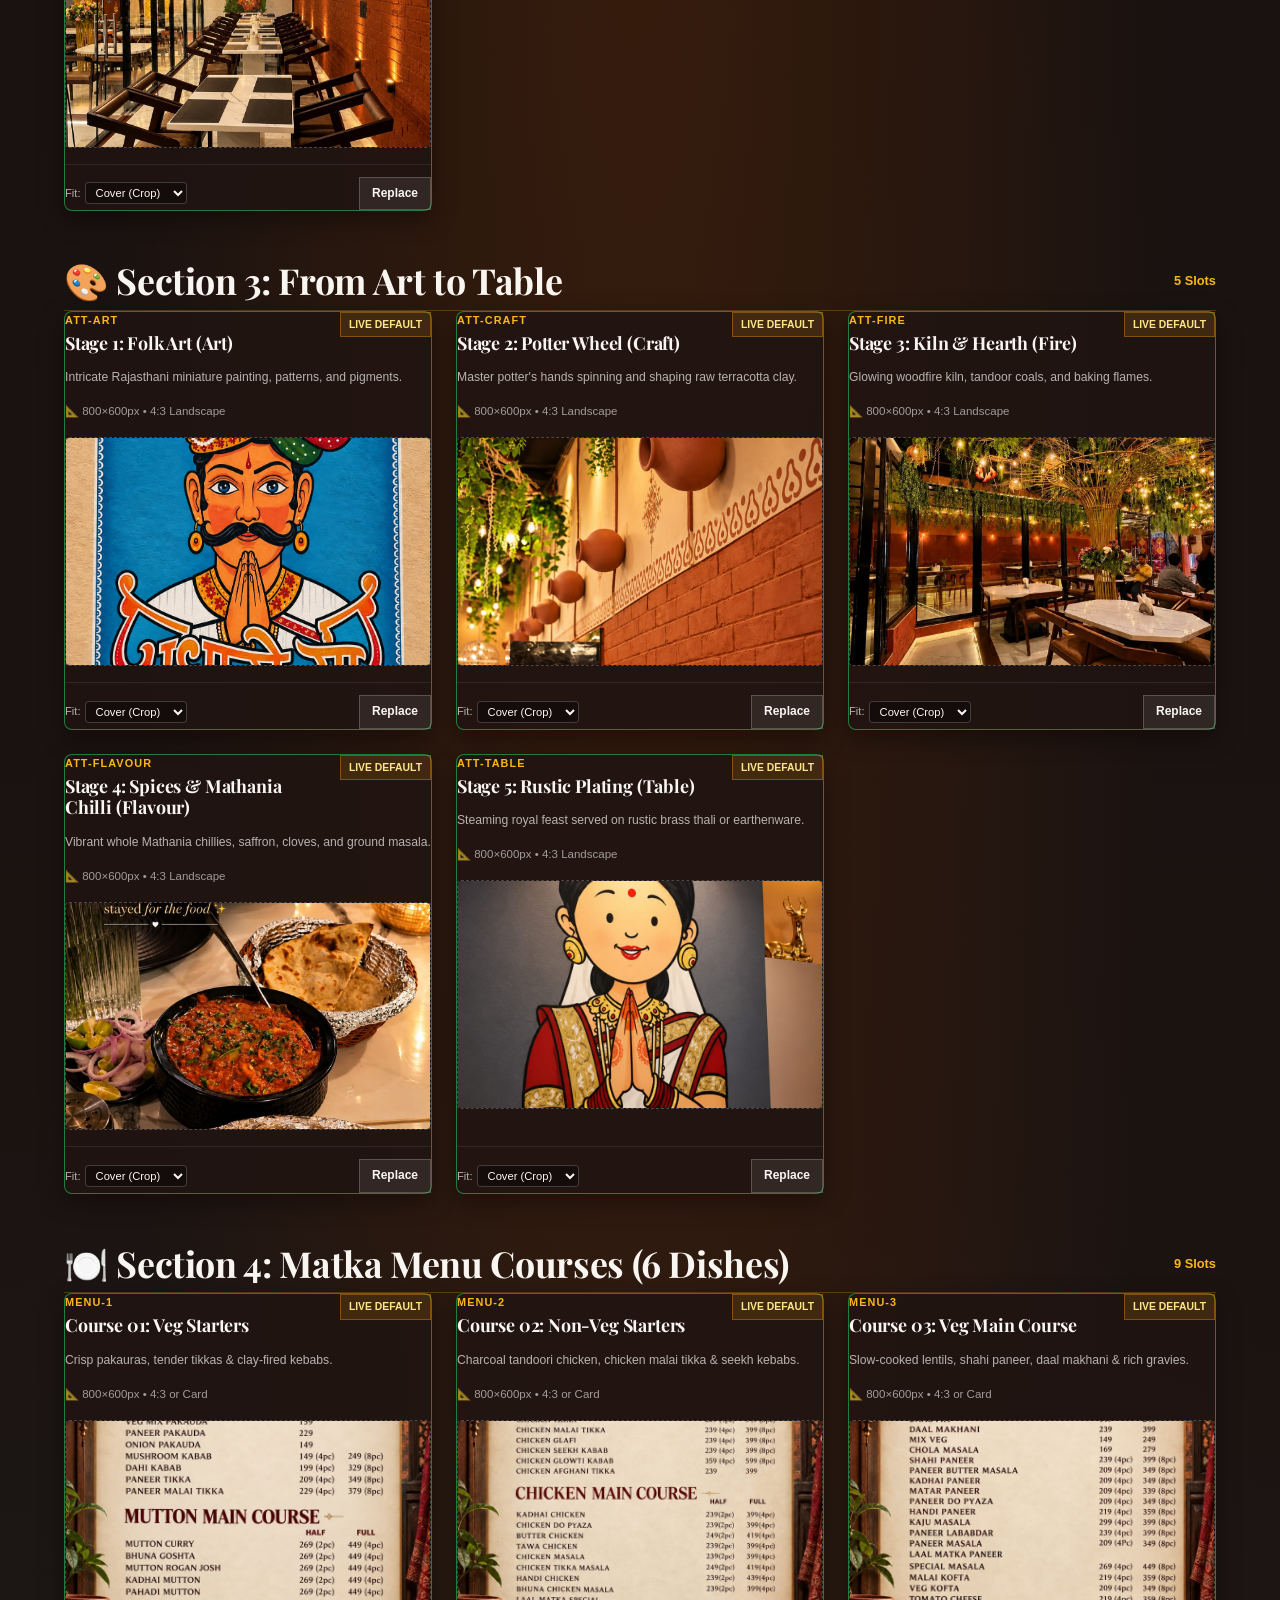
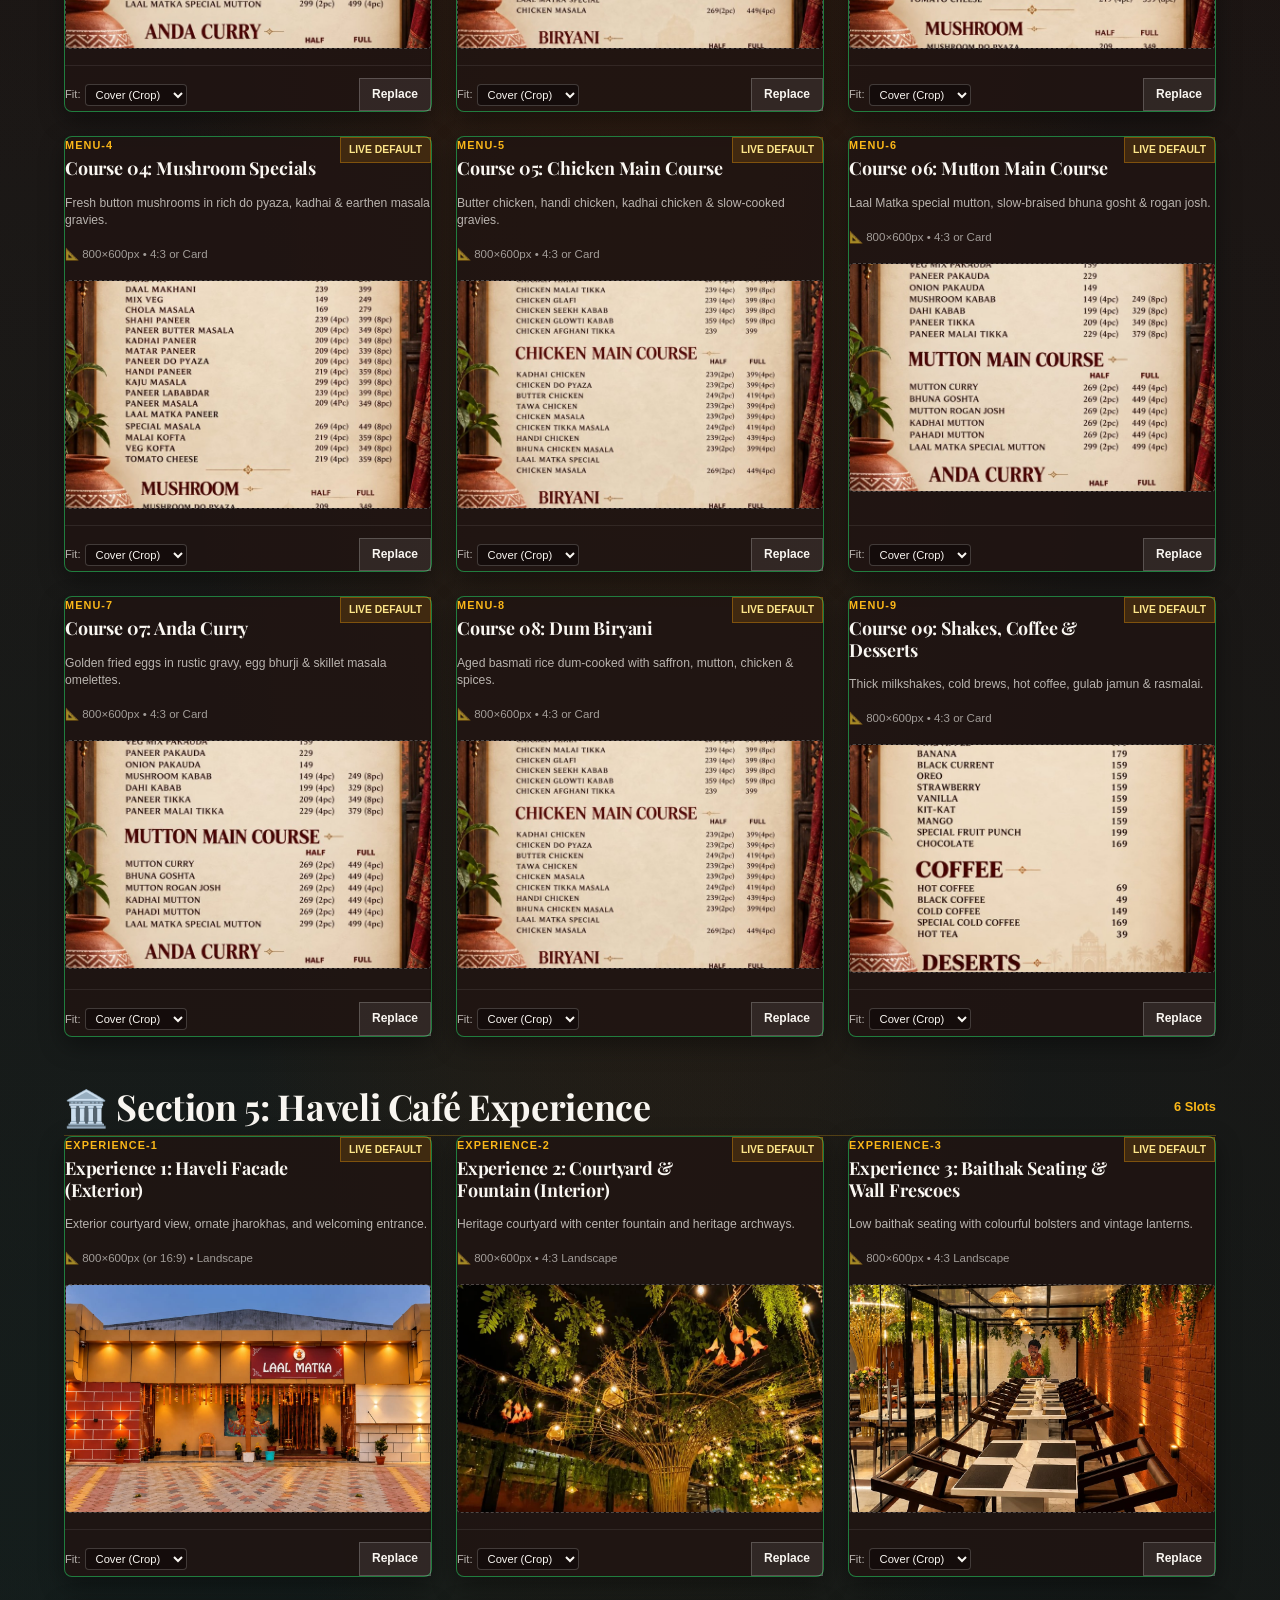
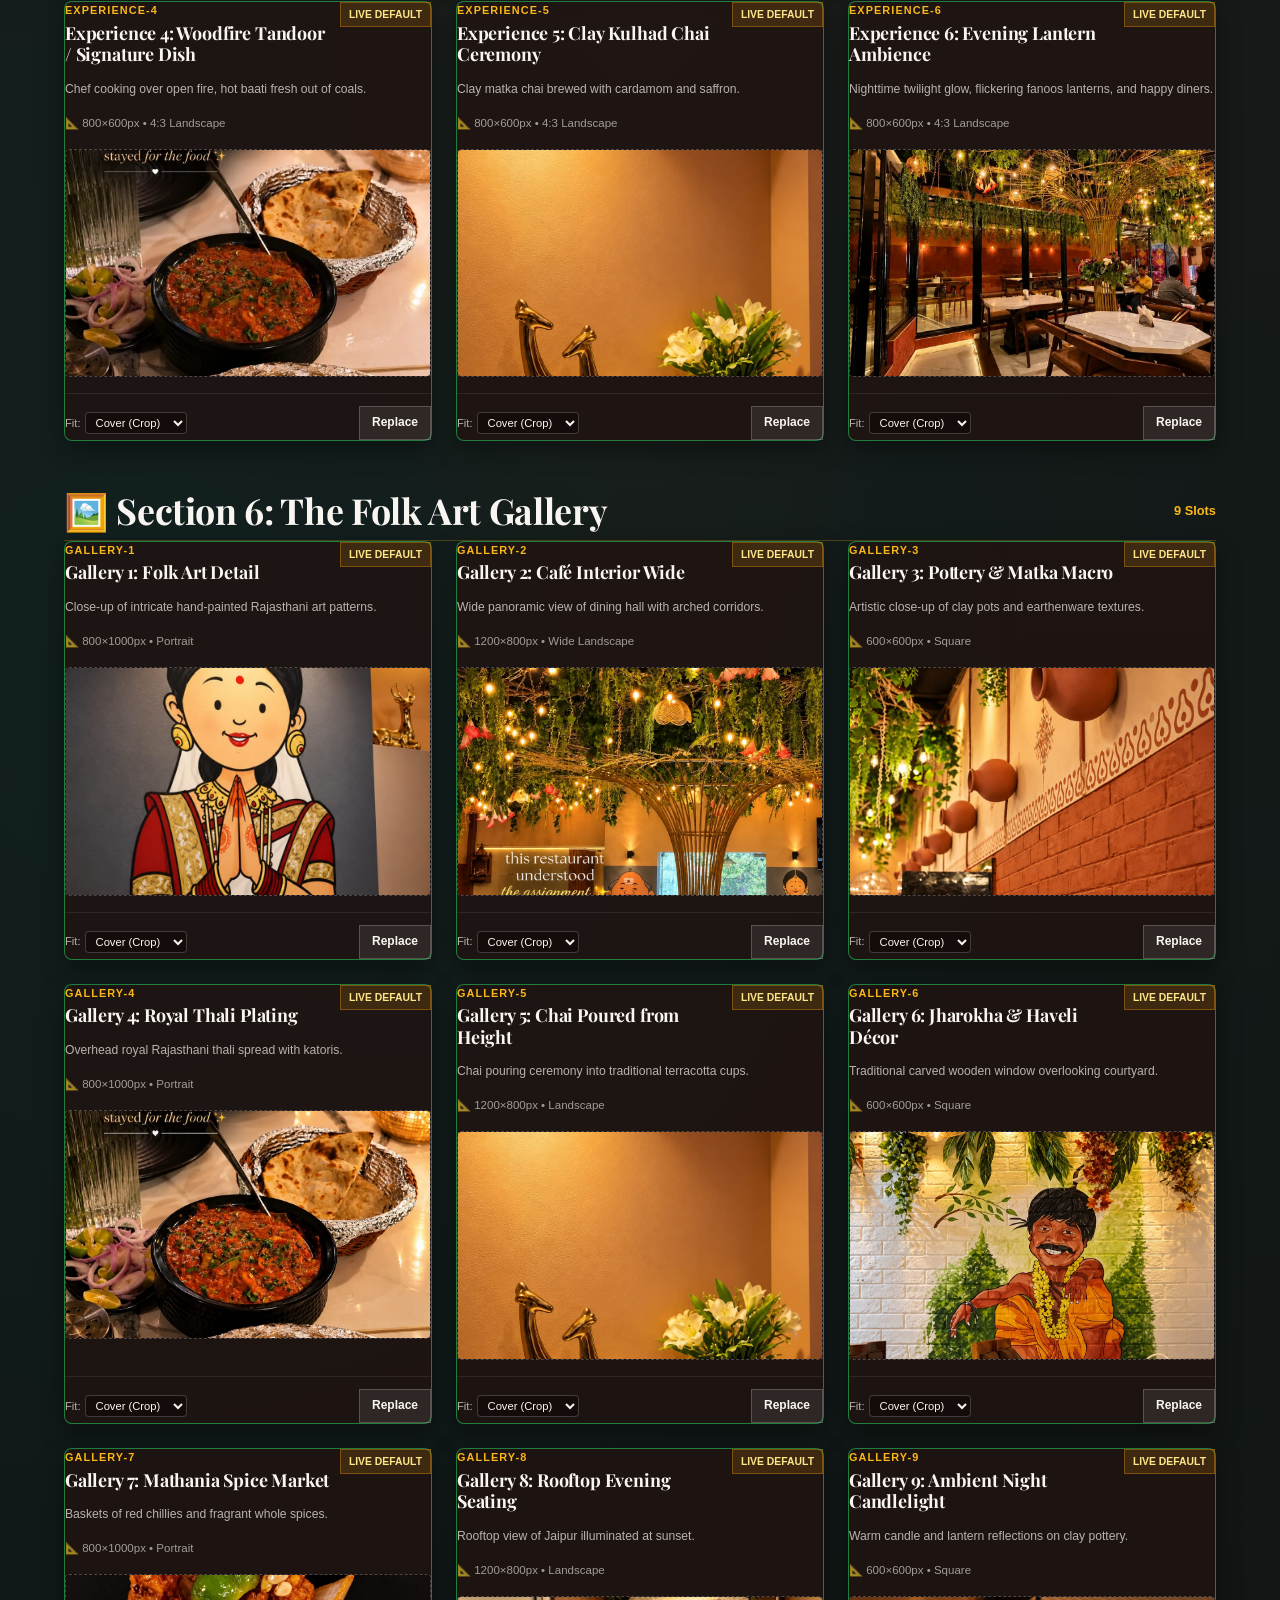
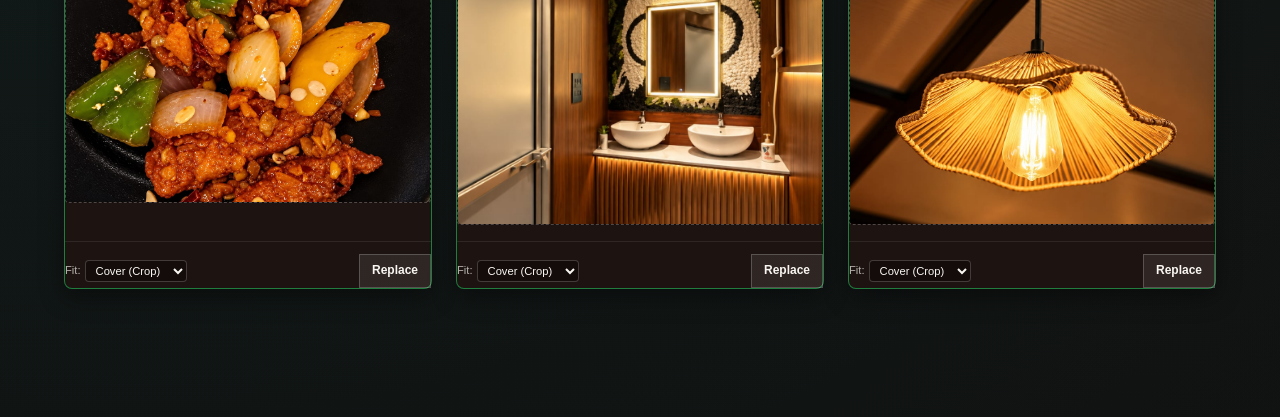
==== commit 800cbeac: "Update uploader with 9 menu courses and hash routing support" ====
--- a/uploader.html
+++ b/uploader.html
@@ -95,11 +95,11 @@
          ═══════════════════════════════════════════════════════════ -->
     <div class="uploader-tabs-wrap">
       <nav class="uploader-tabs" aria-label="Slot Category Filter">
-        <button class="tab-btn active" data-filter="all">All Slots (29)</button>
+        <button class="tab-btn active" data-filter="all">All Slots (32)</button>
         <button class="tab-btn" data-filter="hero">🌟 Hero & Mascots</button>
         <button class="tab-btn" data-filter="story">📜 Our Story</button>
         <button class="tab-btn" data-filter="art-to-table">🎨 Art to Table (5 Stages)</button>
-        <button class="tab-btn" data-filter="menu">🍽️ Menu Courses (6)</button>
+        <button class="tab-btn" data-filter="menu">🍽️ Menu Courses (9)</button>
         <button class="tab-btn" data-filter="experience">🏛️ Café Experience (6)</button>
         <button class="tab-btn" data-filter="gallery">🖼️ Folk Gallery (9)</button>
       </nav>
--- a/css/variables.css
+++ b/css/variables.css
@@ -165,6 +165,6 @@
   --z-content:   10;
   --z-overlay:   50;
   --z-character: 60;
-  --z-nav:       100;
-  --z-lightbox:  200;
+  --z-nav:       1000;
+  --z-lightbox:  2000;
 }
--- a/css/base.css
+++ b/css/base.css
@@ -286,7 +286,14 @@
   position: fixed;
   bottom: 24px;
   right: 24px;
-  z-index: 999;
+  z-index: 500;
+  transition: opacity 0.2s ease, visibility 0.2s ease;
+}
+
+body.nav-mobile-open .floating-asset-btn-wrap {
+  opacity: 0;
+  visibility: hidden;
+  pointer-events: none;
 }
 
 .floating-asset-btn {
@@ -324,10 +331,15 @@
   font-size: 1.1rem;
 }
 
-@media (max-width: 600px) {
+@media (max-width: 768px) {
+  .floating-asset-btn-wrap {
+    bottom: 16px;
+    right: 16px;
+  }
   .floating-asset-btn {
     padding: 8px 14px;
-    font-size: 0.7rem;
+    font-size: 0.72rem;
+    gap: 6px;
   }
 }
 
